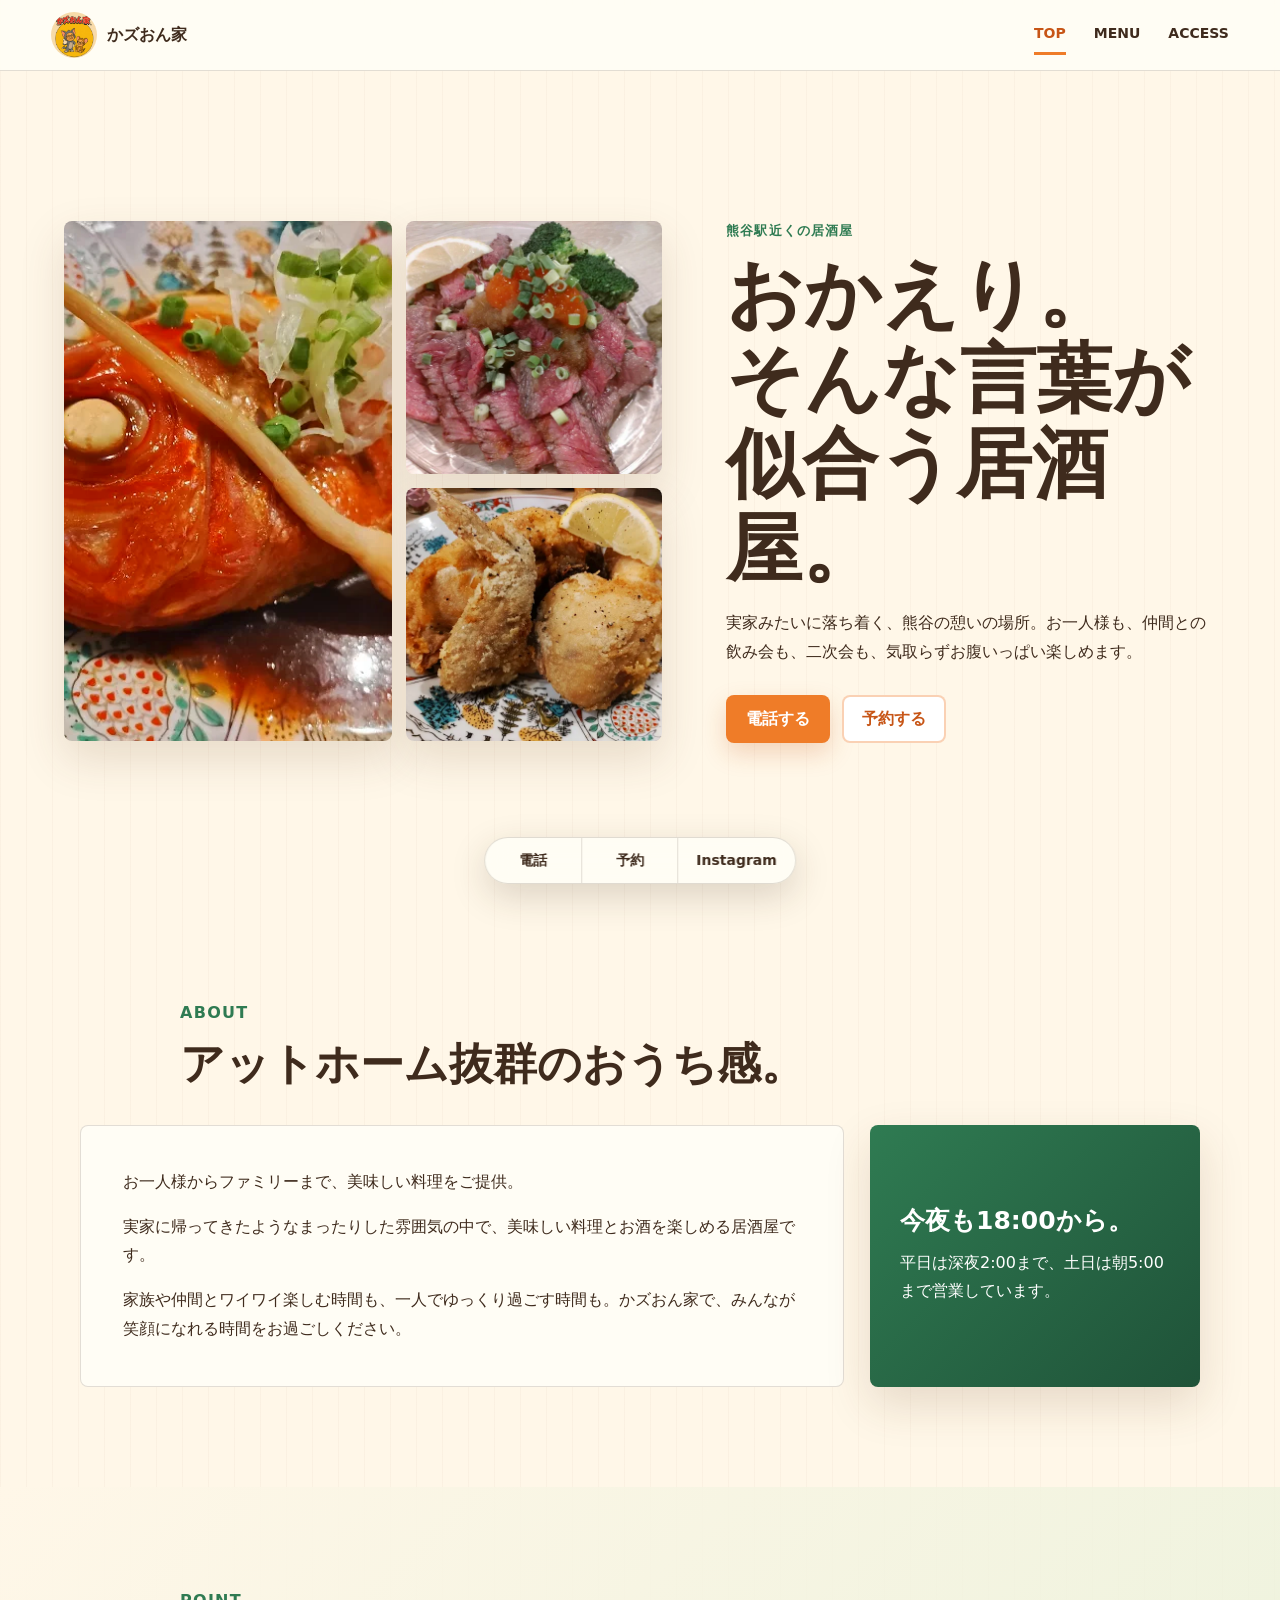
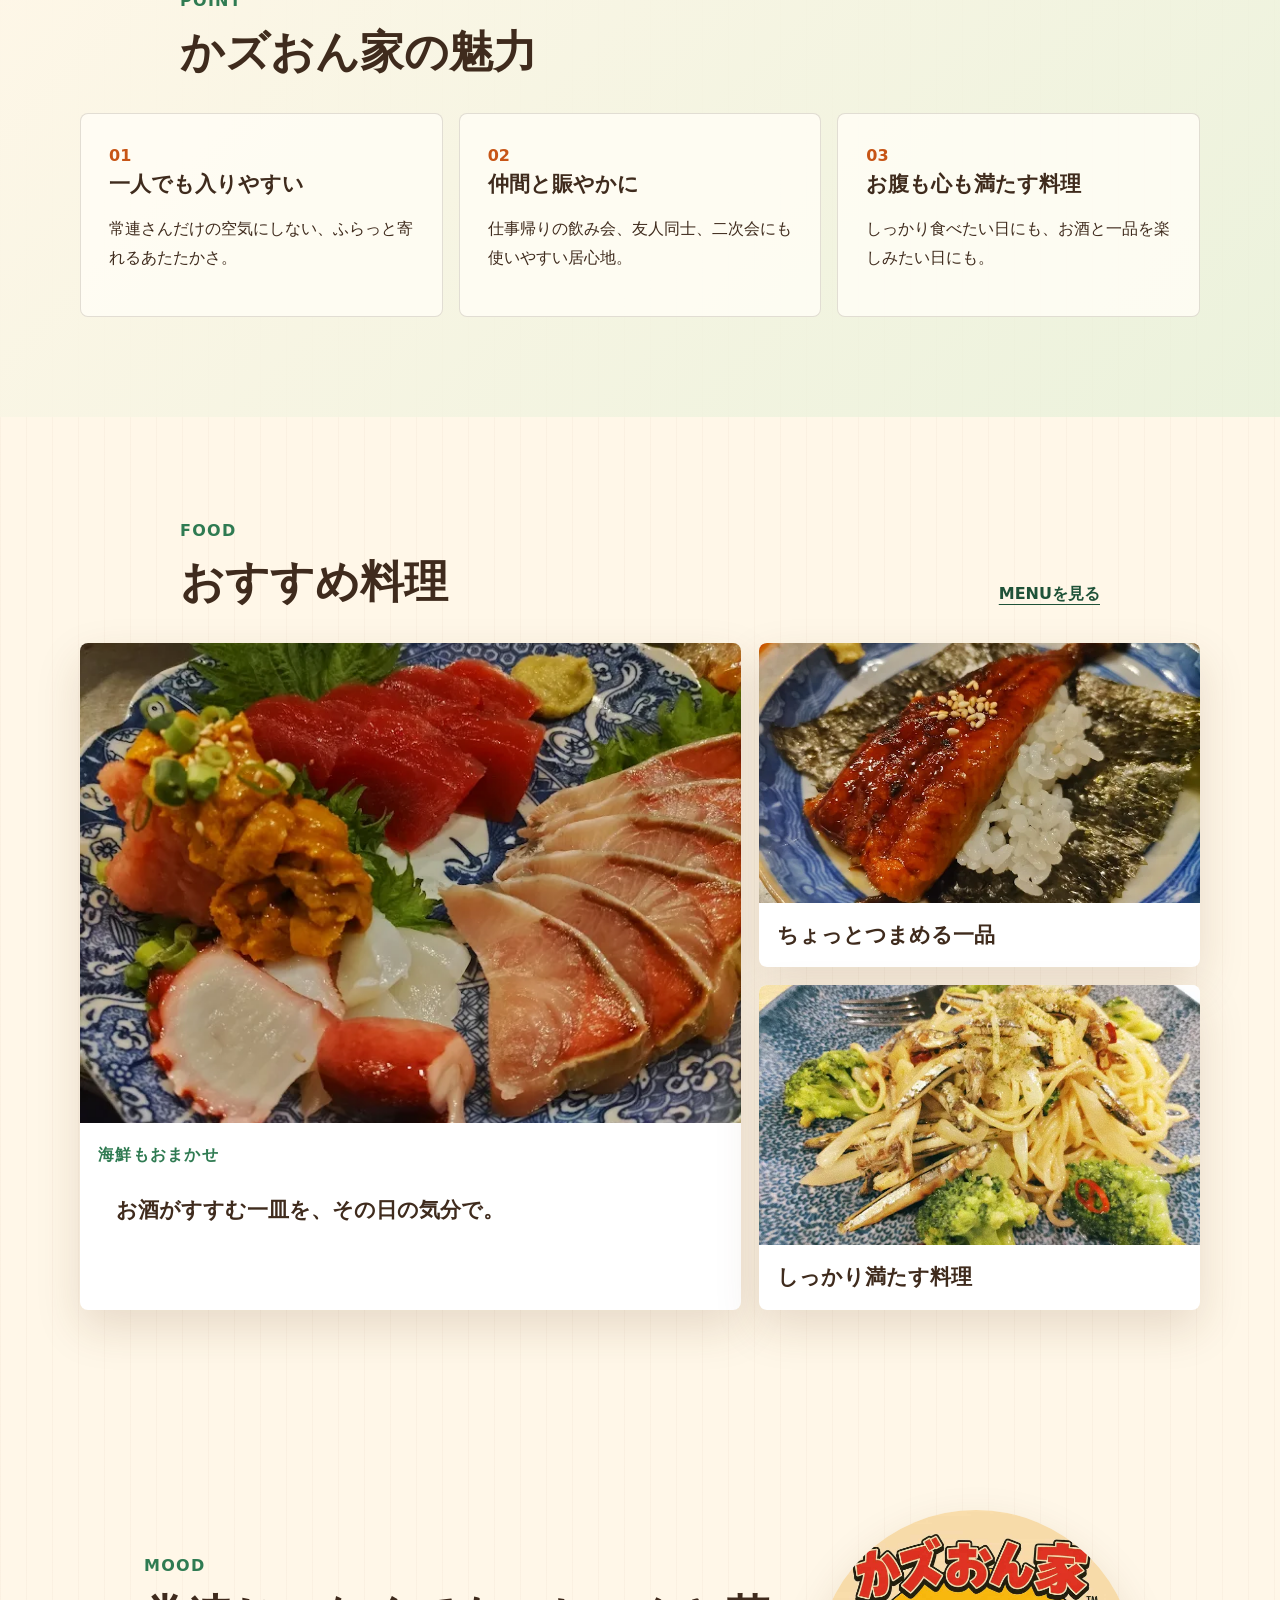
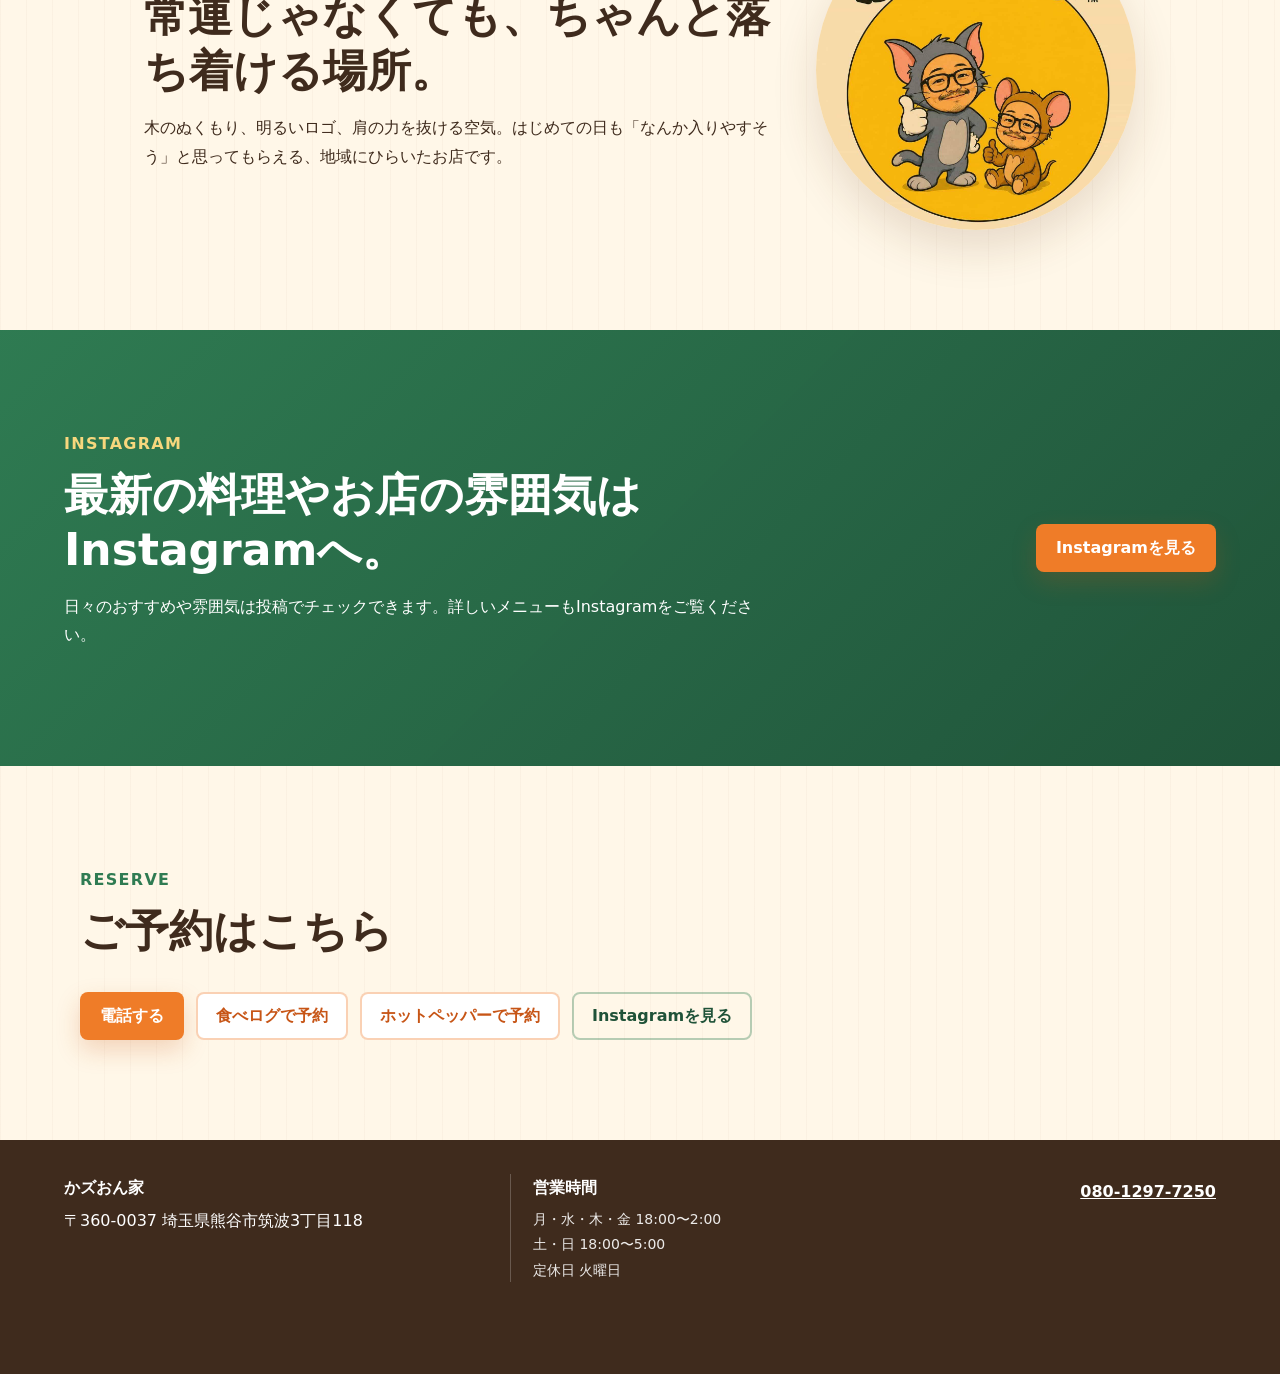
==== index.html @ 41d15622 "Create kazuonchi website" ====
<!doctype html>
<html lang="ja">
<head>
  <meta charset="utf-8">
  <meta name="viewport" content="width=device-width, initial-scale=1">
  <title>かズおん家 | 熊谷駅近くのアットホームな居酒屋</title>
  <meta name="description" content="熊谷市筑波の居酒屋「かズおん家」。実家みたいに落ち着く雰囲気で、一人飲み、飲み会、深夜営業、宴会にも。電話・食べログ・ホットペッパーから予約できます。">
  <meta name="keywords" content="熊谷 居酒屋,熊谷駅 居酒屋,熊谷 飲み会,熊谷 一人飲み,熊谷 深夜営業,熊谷 宴会,かズおん家,熊谷 グルメ,熊谷 居酒屋 おすすめ">
  <meta property="og:title" content="かズおん家 | 熊谷の居酒屋">
  <meta property="og:description" content="おかえり。そんな言葉が似合う、熊谷のアットホームな居酒屋。">
  <meta property="og:type" content="website">
  <meta property="og:image" content="assets/logo.jpg">
  <link rel="icon" href="assets/logo.jpg">
  <link rel="stylesheet" href="styles.css">
</head>
<body>
  <header class="site-header">
    <a class="brand" href="index.html" aria-label="かズおん家 トップへ">
      <img src="assets/logo.jpg" alt="かズおん家 ロゴ">
      <span>かズおん家</span>
    </a>
    <nav class="global-nav" aria-label="主要ナビゲーション">
      <a href="index.html" aria-current="page">TOP</a>
      <a href="menu.html">MENU</a>
      <a href="access.html">ACCESS</a>
    </nav>
  </header>

  <main>
    <section class="hero">
      <div class="hero-media">
        <img src="assets/photo-04.webp" alt="煮付け料理の大皿">
        <img src="assets/photo-06.webp" alt="肉料理の盛り合わせ">
        <img src="assets/photo-05.webp" alt="揚げ物の盛り合わせ">
      </div>
      <div class="hero-copy">
        <p class="eyebrow">熊谷駅近くの居酒屋</p>
        <h1>おかえり。<br>そんな言葉が似合う居酒屋。</h1>
        <p>実家みたいに落ち着く、熊谷の憩いの場所。お一人様も、仲間との飲み会も、二次会も、気取らずお腹いっぱい楽しめます。</p>
        <div class="hero-actions">
          <a class="button primary" href="tel:08012977250">電話する</a>
          <a class="button secondary" href="https://www.hotpepper.jp/strJ003784474/" target="_blank" rel="noopener">予約する</a>
        </div>
      </div>
    </section>

    <section class="intro section">
      <div class="section-heading">
        <p class="eyebrow">ABOUT</p>
        <h2>アットホーム抜群のおうち感。</h2>
      </div>
      <div class="intro-grid">
        <div class="intro-text">
          <p>お一人様からファミリーまで、美味しい料理をご提供。</p>
          <p>実家に帰ってきたようなまったりした雰囲気の中で、美味しい料理とお酒を楽しめる居酒屋です。</p>
          <p>家族や仲間とワイワイ楽しむ時間も、一人でゆっくり過ごす時間も。かズおん家で、みんなが笑顔になれる時間をお過ごしください。</p>
        </div>
        <div class="info-note">
          <strong>今夜も18:00から。</strong>
          <span>平日は深夜2:00まで、土日は朝5:00まで営業しています。</span>
        </div>
      </div>
    </section>

    <section class="charms section warm-band">
      <div class="section-heading">
        <p class="eyebrow">POINT</p>
        <h2>かズおん家の魅力</h2>
      </div>
      <div class="point-list">
        <article>
          <span>01</span>
          <h3>一人でも入りやすい</h3>
          <p>常連さんだけの空気にしない、ふらっと寄れるあたたかさ。</p>
        </article>
        <article>
          <span>02</span>
          <h3>仲間と賑やかに</h3>
          <p>仕事帰りの飲み会、友人同士、二次会にも使いやすい居心地。</p>
        </article>
        <article>
          <span>03</span>
          <h3>お腹も心も満たす料理</h3>
          <p>しっかり食べたい日にも、お酒と一品を楽しみたい日にも。</p>
        </article>
      </div>
    </section>

    <section class="recommend section">
      <div class="section-heading split">
        <div>
          <p class="eyebrow">FOOD</p>
          <h2>おすすめ料理</h2>
        </div>
        <a class="text-link" href="menu.html">MENUを見る</a>
      </div>
      <div class="food-showcase">
        <article class="feature-food">
          <img src="assets/photo-11.webp" alt="刺身と海鮮の盛り合わせ">
          <div>
            <p class="eyebrow">海鮮もおまかせ</p>
            <h3>お酒がすすむ一皿を、その日の気分で。</h3>
          </div>
        </article>
        <article>
          <img src="assets/photo-10.webp" alt="明太子と海苔の料理">
          <h3>ちょっとつまめる一品</h3>
        </article>
        <article>
          <img src="assets/photo-13.webp" alt="パスタ料理">
          <h3>しっかり満たす料理</h3>
        </article>
      </div>
    </section>

    <section class="inside section">
      <div class="inside-copy">
        <p class="eyebrow">MOOD</p>
        <h2>常連じゃなくても、ちゃんと落ち着ける場所。</h2>
        <p>木のぬくもり、明るいロゴ、肩の力を抜ける空気。はじめての日も「なんか入りやすそう」と思ってもらえる、地域にひらいたお店です。</p>
      </div>
      <img class="logo-large" src="assets/logo.jpg" alt="かズおん家の親しみやすいロゴ">
    </section>

    <section class="instagram section green-band">
      <div>
        <p class="eyebrow">INSTAGRAM</p>
        <h2>最新の料理やお店の雰囲気はInstagramへ。</h2>
        <p>日々のおすすめや雰囲気は投稿でチェックできます。詳しいメニューもInstagramをご覧ください。</p>
      </div>
      <a class="button primary" href="https://www.instagram.com/kazu0nchi/?hl=ja" target="_blank" rel="noopener">Instagramを見る</a>
    </section>

    <section class="reserve section">
      <div class="section-heading">
        <p class="eyebrow">RESERVE</p>
        <h2>ご予約はこちら</h2>
      </div>
      <div class="cta-grid">
        <a class="button primary" href="tel:08012977250">電話する</a>
        <a class="button secondary" href="https://tabelog.com/saitama/A1105/A110501/11062223/" target="_blank" rel="noopener">食べログで予約</a>
        <a class="button secondary" href="https://www.hotpepper.jp/strJ003784474/" target="_blank" rel="noopener">ホットペッパーで予約</a>
        <a class="button ghost" href="https://www.instagram.com/kazu0nchi/?hl=ja" target="_blank" rel="noopener">Instagramを見る</a>
      </div>
    </section>
  </main>

  <footer class="site-footer">
    <div class="footer-shop">
      <strong>かズおん家</strong>
      <p>〒360-0037 埼玉県熊谷市筑波3丁目118</p>
    </div>
    <div class="footer-hours">
      <strong>営業時間</strong>
      <p>月・水・木・金 18:00〜2:00</p>
      <p>土・日 18:00〜5:00</p>
      <p>定休日 火曜日</p>
    </div>
    <p class="footer-tel"><a href="tel:08012977250">080-1297-7250</a></p>
  </footer>

  <div class="fixed-cta" aria-label="予約導線">
    <a href="tel:08012977250">電話</a>
    <a href="https://www.hotpepper.jp/strJ003784474/" target="_blank" rel="noopener">予約</a>
    <a href="https://www.instagram.com/kazu0nchi/?hl=ja" target="_blank" rel="noopener">Instagram</a>
  </div>
</body>
</html>
---- styles.css ----
:root {
  --cream: #fff7e8;
  --paper: #fffdf5;
  --wood: #8b542e;
  --brown: #3f2b1d;
  --orange: #ef7c28;
  --orange-dark: #c75516;
  --green: #2f7b52;
  --green-dark: #1f5238;
  --mint: #e3f0d7;
  --line: rgba(63, 43, 29, .15);
  --shadow: 0 18px 45px rgba(95, 56, 22, .15);
  --radius: 8px;
}

* {
  box-sizing: border-box;
}

html {
  scroll-behavior: smooth;
}

body {
  margin: 0;
  color: var(--brown);
  background:
    linear-gradient(90deg, rgba(139, 84, 46, .035) 1px, transparent 1px) 0 0 / 26px 26px,
    var(--cream);
  font-family: "Hiragino Sans", "Yu Gothic", "YuGothic", "Noto Sans JP", system-ui, sans-serif;
  line-height: 1.8;
}

a {
  color: inherit;
}

img {
  display: block;
  max-width: 100%;
}

.site-header {
  position: sticky;
  top: 0;
  z-index: 20;
  display: flex;
  align-items: center;
  justify-content: space-between;
  gap: 20px;
  padding: 12px clamp(16px, 4vw, 54px);
  border-bottom: 1px solid var(--line);
  background: rgba(255, 253, 245, .93);
  backdrop-filter: blur(14px);
}

.brand {
  display: inline-flex;
  align-items: center;
  gap: 10px;
  font-weight: 800;
  text-decoration: none;
  letter-spacing: 0;
}

.brand img {
  width: 46px;
  height: 46px;
  border-radius: 50%;
  object-fit: cover;
}

.global-nav {
  display: flex;
  gap: clamp(12px, 3vw, 28px);
  font-size: 14px;
  font-weight: 800;
}

.global-nav a {
  padding: 6px 0;
  text-decoration: none;
  border-bottom: 3px solid transparent;
}

.global-nav a[aria-current="page"] {
  color: var(--orange-dark);
  border-color: var(--orange);
}

.hero {
  min-height: calc(100vh - 72px);
  display: grid;
  grid-template-columns: minmax(0, 1.1fr) minmax(330px, .9fr);
  gap: clamp(24px, 5vw, 64px);
  align-items: center;
  padding: clamp(28px, 5vw, 70px) clamp(16px, 5vw, 72px) 72px;
}

.hero-media {
  display: grid;
  grid-template-columns: 1fr .78fr;
  grid-template-rows: 1fr 1fr;
  gap: 14px;
  min-height: 520px;
}

.hero-media img {
  width: 100%;
  height: 100%;
  object-fit: cover;
  border-radius: var(--radius);
  box-shadow: var(--shadow);
  filter: saturate(1.08) contrast(1.02);
}

.hero-media img:first-child {
  grid-row: span 2;
}

.hero-copy {
  max-width: 590px;
}

.eyebrow {
  margin: 0 0 8px;
  color: var(--green);
  font-size: 13px;
  font-weight: 900;
  letter-spacing: .08em;
}

h1,
h2,
h3,
p {
  overflow-wrap: anywhere;
}

h1 {
  margin: 0 0 18px;
  font-size: clamp(42px, 6vw, 76px);
  line-height: 1.12;
  letter-spacing: 0;
}

h2 {
  margin: 0;
  font-size: clamp(28px, 4vw, 44px);
  line-height: 1.25;
  letter-spacing: 0;
}

h3 {
  margin: 0;
  font-size: 21px;
  line-height: 1.35;
}

.hero-copy > p:not(.eyebrow),
.section p {
  font-size: 16px;
}

.hero-actions,
.cta-grid {
  display: flex;
  flex-wrap: wrap;
  gap: 12px;
  margin-top: 28px;
}

.button {
  min-height: 48px;
  display: inline-flex;
  align-items: center;
  justify-content: center;
  gap: 8px;
  padding: 11px 18px;
  border: 2px solid transparent;
  border-radius: var(--radius);
  font-weight: 900;
  text-decoration: none;
  line-height: 1.25;
}

.button.primary {
  background: var(--orange);
  color: #fff;
  box-shadow: 0 10px 24px rgba(199, 85, 22, .22);
}

.button.secondary {
  background: #fff;
  border-color: rgba(239, 124, 40, .35);
  color: var(--orange-dark);
}

.button.ghost {
  background: transparent;
  border-color: rgba(47, 123, 82, .35);
  color: var(--green-dark);
}

.section {
  padding: clamp(54px, 8vw, 100px) clamp(16px, 5vw, 72px);
}

.section-heading {
  max-width: 920px;
  margin: 0 auto 34px;
}

.section-heading.split {
  display: flex;
  justify-content: space-between;
  gap: 20px;
  align-items: end;
}

.text-link {
  color: var(--green-dark);
  font-weight: 900;
  text-underline-offset: 5px;
}

.intro-grid {
  max-width: 1120px;
  margin: 0 auto;
  display: grid;
  grid-template-columns: minmax(0, 1fr) 330px;
  gap: 26px;
  align-items: stretch;
}

.intro-text {
  padding: clamp(24px, 4vw, 42px);
  background: var(--paper);
  border: 1px solid var(--line);
  border-radius: var(--radius);
}

.intro-text p:first-child {
  margin-top: 0;
}

.intro-text p:last-child {
  margin-bottom: 0;
}

.info-note {
  display: flex;
  flex-direction: column;
  justify-content: center;
  gap: 12px;
  padding: 30px;
  color: #fff;
  background:
    linear-gradient(135deg, rgba(47, 123, 82, .94), rgba(31, 82, 56, .98)),
    var(--green);
  border-radius: var(--radius);
  box-shadow: var(--shadow);
}

.info-note strong {
  font-size: 25px;
  line-height: 1.25;
}

.warm-band {
  background: linear-gradient(135deg, rgba(255, 247, 232, .96), rgba(227, 240, 215, .7));
}

.green-band {
  background:
    linear-gradient(135deg, rgba(47, 123, 82, .95), rgba(31, 82, 56, .96)),
    var(--green);
  color: #fff;
}

.green-band .eyebrow {
  color: #f7d77d;
}

.point-list {
  max-width: 1120px;
  margin: 0 auto;
  display: grid;
  grid-template-columns: repeat(3, 1fr);
  gap: 16px;
}

.point-list article {
  padding: 28px;
  background: rgba(255, 253, 245, .86);
  border: 1px solid var(--line);
  border-radius: var(--radius);
}

.point-list span {
  color: var(--orange-dark);
  font-weight: 900;
}

.food-showcase {
  max-width: 1120px;
  margin: 0 auto;
  display: grid;
  grid-template-columns: 1.2fr .8fr;
  gap: 18px;
}

.food-showcase article {
  position: relative;
  min-height: 260px;
  overflow: hidden;
  border-radius: var(--radius);
  background: #fff;
  box-shadow: var(--shadow);
}

.food-showcase img {
  width: 100%;
  height: 260px;
  object-fit: cover;
}

.food-showcase h3,
.feature-food div {
  padding: 18px;
}

.feature-food {
  grid-row: span 2;
}

.feature-food img {
  height: 480px;
}

.inside {
  max-width: 1120px;
  margin: 0 auto;
  display: grid;
  grid-template-columns: minmax(0, 1fr) 320px;
  gap: 34px;
  align-items: center;
}

.inside-copy {
  max-width: 720px;
}

.logo-large {
  width: 100%;
  border-radius: 50%;
  box-shadow: var(--shadow);
}

.instagram {
  display: flex;
  align-items: center;
  justify-content: space-between;
  gap: 28px;
}

.instagram > div {
  max-width: 720px;
}

.reserve .section-heading,
.reserve .cta-grid {
  max-width: 1120px;
  margin-left: auto;
  margin-right: auto;
}

.site-footer {
  display: grid;
  grid-template-columns: minmax(260px, 1fr) minmax(260px, auto) minmax(180px, 1fr);
  align-items: start;
  gap: clamp(20px, 5vw, 56px);
  padding: 34px clamp(16px, 5vw, 72px) 92px;
  color: #fff;
  background: var(--brown);
}

.site-footer p {
  margin: 4px 0 0;
}

.footer-hours {
  padding: 0 0 0 22px;
  border-left: 1px solid rgba(255, 255, 255, .22);
}

.footer-hours strong {
  display: block;
  margin-bottom: 6px;
}

.footer-hours p {
  color: rgba(255, 255, 255, .9);
  font-size: 14px;
  line-height: 1.55;
}

.footer-tel {
  justify-self: end;
  font-weight: 800;
}

.fixed-cta {
  position: fixed;
  left: 50%;
  bottom: 16px;
  z-index: 30;
  transform: translateX(-50%);
  display: flex;
  overflow: hidden;
  border: 1px solid rgba(63, 43, 29, .16);
  border-radius: 999px;
  background: rgba(255, 253, 245, .96);
  box-shadow: 0 12px 36px rgba(63, 43, 29, .18);
  backdrop-filter: blur(14px);
}

.fixed-cta a {
  min-width: 96px;
  padding: 10px 18px;
  color: var(--brown);
  font-size: 14px;
  font-weight: 900;
  text-align: center;
  text-decoration: none;
}

.fixed-cta a + a {
  border-left: 1px solid var(--line);
}

.page-hero {
  display: grid;
  grid-template-columns: minmax(0, 1fr) minmax(280px, 430px);
  gap: clamp(22px, 5vw, 58px);
  align-items: center;
  padding: clamp(44px, 7vw, 88px) clamp(16px, 5vw, 72px);
}

.page-hero h1 {
  font-size: clamp(40px, 5vw, 64px);
}

.page-hero img {
  width: 100%;
  aspect-ratio: 4 / 3;
  object-fit: cover;
  border-radius: var(--radius);
  box-shadow: var(--shadow);
}

.access-hero img {
  aspect-ratio: 1;
  border-radius: 50%;
}

.menu-gallery {
  max-width: 1180px;
  margin: 0 auto;
  display: grid;
  grid-template-columns: repeat(3, 1fr);
  gap: 18px;
}

.menu-tile {
  overflow: hidden;
  background: var(--paper);
  border-radius: var(--radius);
  box-shadow: var(--shadow);
}

.menu-tile.large {
  grid-column: span 2;
  grid-row: span 2;
}

.menu-tile img {
  width: 100%;
  height: 260px;
  object-fit: cover;
}

.menu-tile.large img {
  height: 476px;
}

.menu-tile h2,
.menu-tile div {
  padding: 18px;
}

.menu-tile h2 {
  font-size: 22px;
}

.access-layout {
  max-width: 1180px;
  margin: 0 auto;
  display: grid;
  grid-template-columns: 420px minmax(0, 1fr);
  gap: 20px;
}

.access-panel {
  padding: 30px;
  background: var(--paper);
  border: 1px solid var(--line);
  border-radius: var(--radius);
}

.shop-info {
  margin: 24px 0 0;
}

.shop-info div {
  padding: 17px 0;
  border-top: 1px solid var(--line);
}

.shop-info dt {
  color: var(--green-dark);
  font-weight: 900;
}

.shop-info dd {
  margin: 4px 0 0;
}

.map-wrap {
  min-height: 520px;
  overflow: hidden;
  border: 1px solid var(--line);
  border-radius: var(--radius);
  background: #e9dfc8;
}

.map-wrap iframe {
  width: 100%;
  height: 100%;
  min-height: 520px;
  border: 0;
}

.link-panel {
  display: grid;
  grid-template-columns: 260px minmax(0, 1fr);
  gap: 24px;
  align-items: center;
}

@media (max-width: 900px) {
  .hero,
  .page-hero,
  .intro-grid,
  .inside,
  .access-layout,
  .link-panel {
    grid-template-columns: 1fr;
  }

  .hero {
    min-height: auto;
  }

  .hero-media {
    min-height: 420px;
    order: 2;
  }

  .hero-copy {
    order: 1;
  }

  .point-list,
  .food-showcase,
  .menu-gallery {
    grid-template-columns: 1fr;
  }

  .feature-food,
  .menu-tile.large {
    grid-row: auto;
    grid-column: auto;
  }

  .feature-food img,
  .menu-tile.large img {
    height: 300px;
  }

  .instagram,
  .section-heading.split {
    align-items: flex-start;
    flex-direction: column;
  }

  .site-footer {
    grid-template-columns: 1fr;
  }

  .footer-hours {
    padding-left: 0;
    border-left: 0;
  }

  .footer-tel {
    justify-self: start;
  }
}

@media (max-width: 620px) {
  .site-header {
    align-items: flex-start;
    flex-direction: column;
    gap: 8px;
  }

  .brand img {
    width: 40px;
    height: 40px;
  }

  .global-nav {
    width: 100%;
    justify-content: space-between;
  }

  .hero-media {
    min-height: 0;
    grid-template-columns: 1fr;
    grid-template-rows: none;
  }

  .hero-media img {
    height: 230px;
  }

  .hero-media img:first-child {
    grid-row: auto;
  }

  h1 {
    font-size: 40px;
  }

  h2 {
    font-size: 30px;
  }

  .cta-grid,
  .hero-actions {
    flex-direction: column;
  }

  .button {
    width: 100%;
  }

  .fixed-cta {
    width: calc(100% - 24px);
    bottom: 10px;
  }

  .fixed-cta a {
    min-width: 0;
    flex: 1;
    padding: 10px 8px;
  }

  .map-wrap,
  .map-wrap iframe {
    min-height: 360px;
  }
}
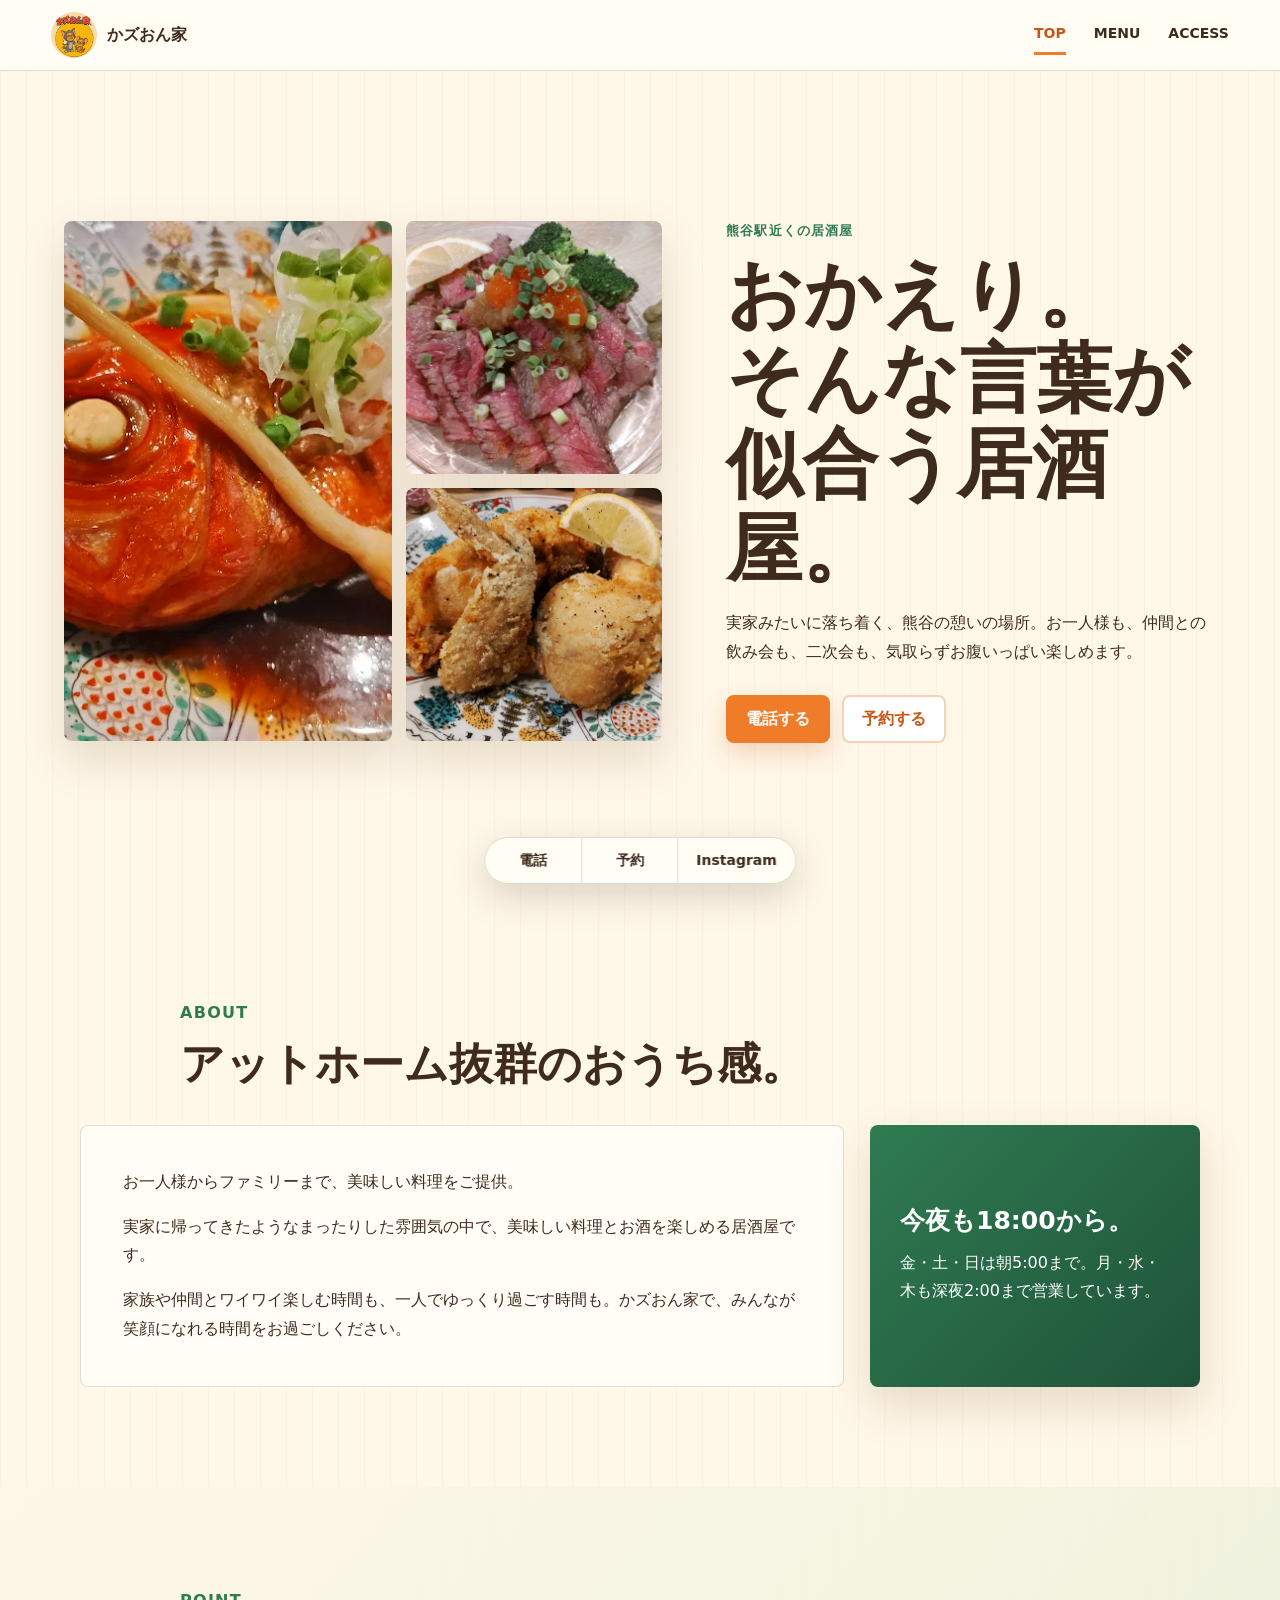
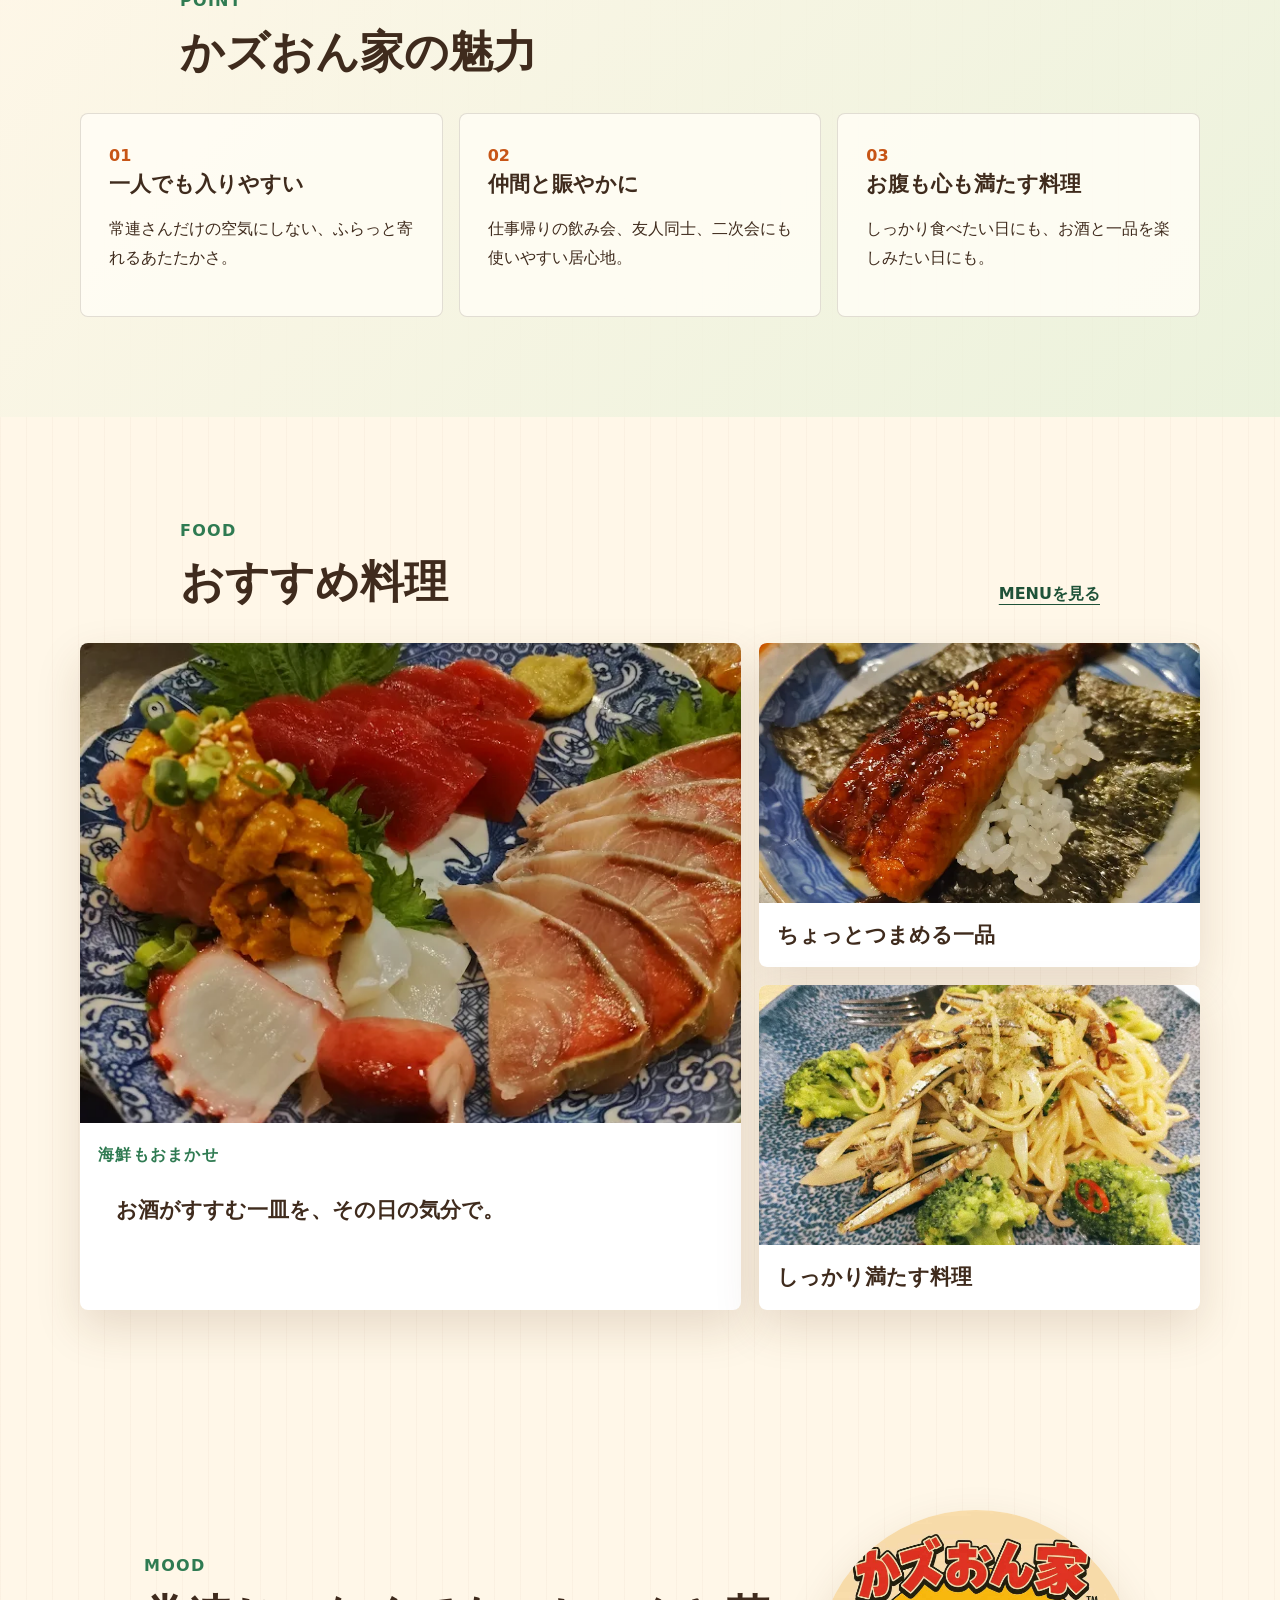
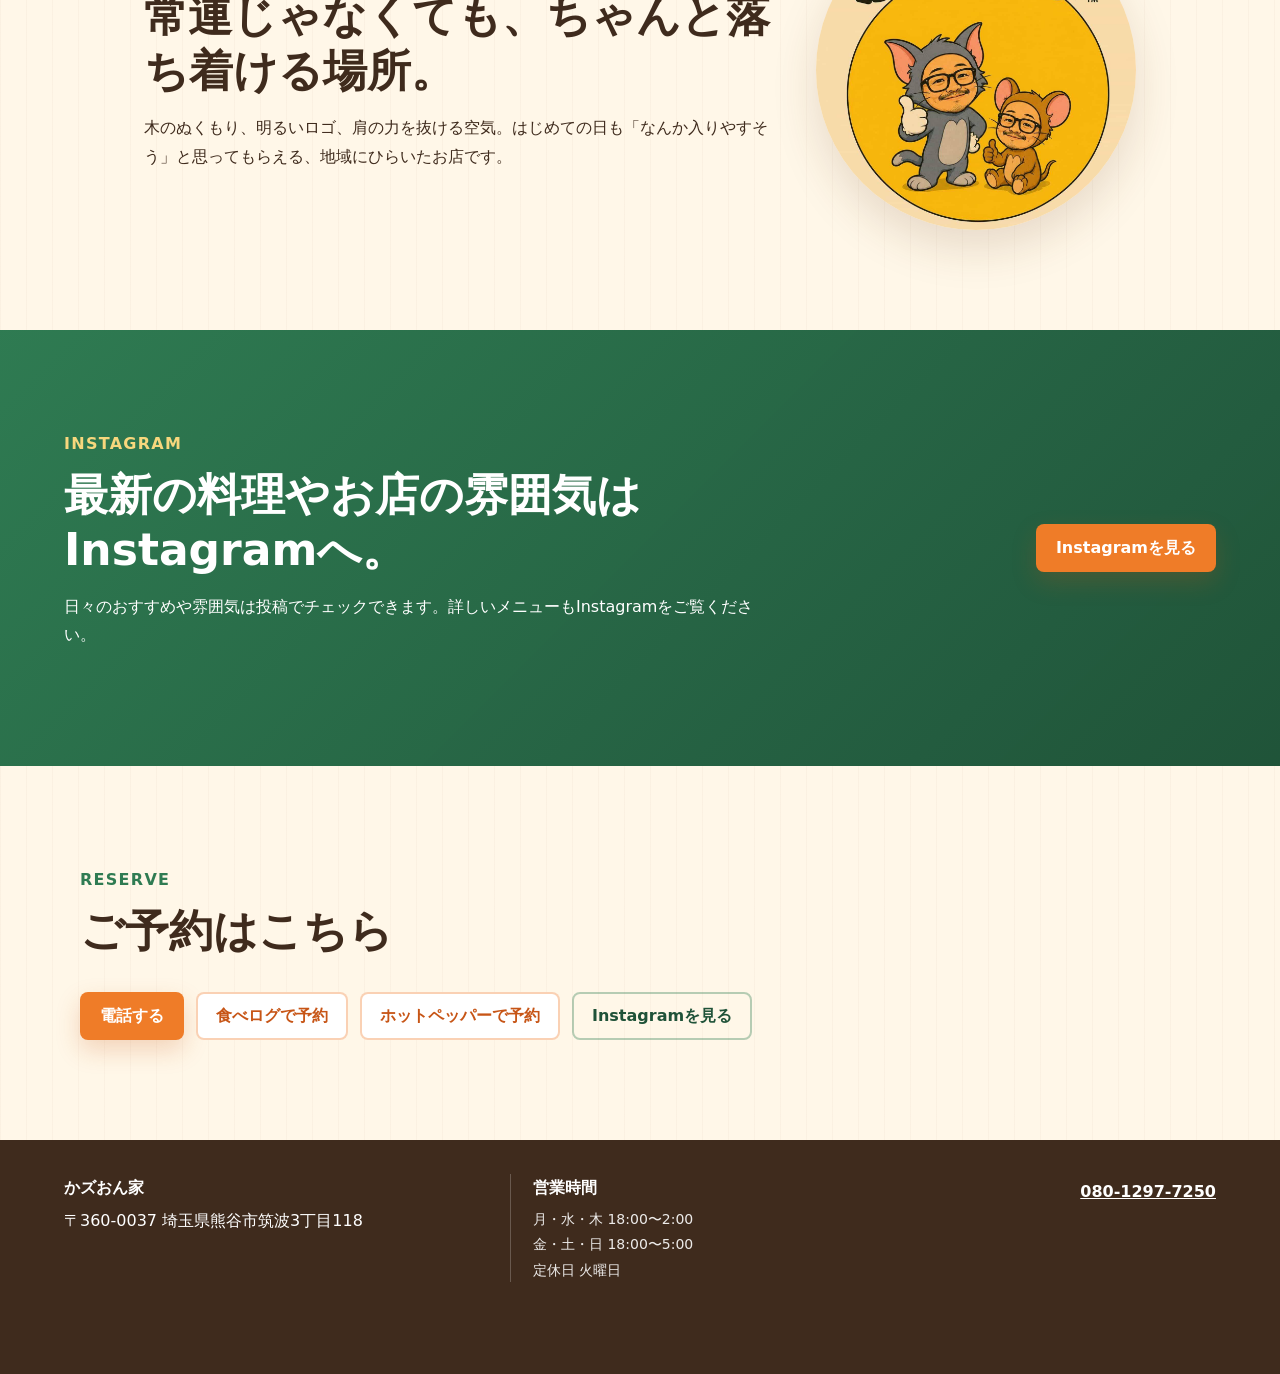
==== commit f9fe2387: "Update Friday business hours" ====
--- a/index.html
+++ b/index.html
@@ -57,7 +57,7 @@
         </div>
         <div class="info-note">
           <strong>今夜も18:00から。</strong>
-          <span>平日は深夜2:00まで、土日は朝5:00まで営業しています。</span>
+          <span>金・土・日は朝5:00まで。月・水・木も深夜2:00まで営業しています。</span>
         </div>
       </div>
     </section>
@@ -152,8 +152,8 @@
     </div>
     <div class="footer-hours">
       <strong>営業時間</strong>
-      <p>月・水・木・金 18:00〜2:00</p>
-      <p>土・日 18:00〜5:00</p>
+      <p>月・水・木 18:00〜2:00</p>
+      <p>金・土・日 18:00〜5:00</p>
       <p>定休日 火曜日</p>
     </div>
     <p class="footer-tel"><a href="tel:08012977250">080-1297-7250</a></p>
--- a/styles.css
+++ b/styles.css
@@ -368,6 +368,15 @@
   max-width: 720px;
 }
 
+.menu-gallery + .instagram > div {
+  max-width: 980px;
+}
+
+.menu-gallery + .instagram h2 {
+  font-size: clamp(28px, 3.3vw, 42px);
+  white-space: nowrap;
+}
+
 .reserve .section-heading,
 .reserve .cta-grid {
   max-width: 1120px;
@@ -464,6 +473,22 @@
   border-radius: 50%;
 }
 
+.menu-hero {
+  width: min(1180px, calc(100% - 32px));
+  display: block;
+  margin: 0 auto;
+  padding: clamp(58px, 8vw, 96px) 0 clamp(30px, 5vw, 54px);
+}
+
+.menu-hero > div {
+  max-width: 780px;
+}
+
+.menu-hero + .menu-gallery {
+  width: min(1180px, calc(100% - 32px));
+  padding: 0 0 clamp(54px, 8vw, 100px);
+}
+
 .menu-gallery {
   max-width: 1180px;
   margin: 0 auto;
